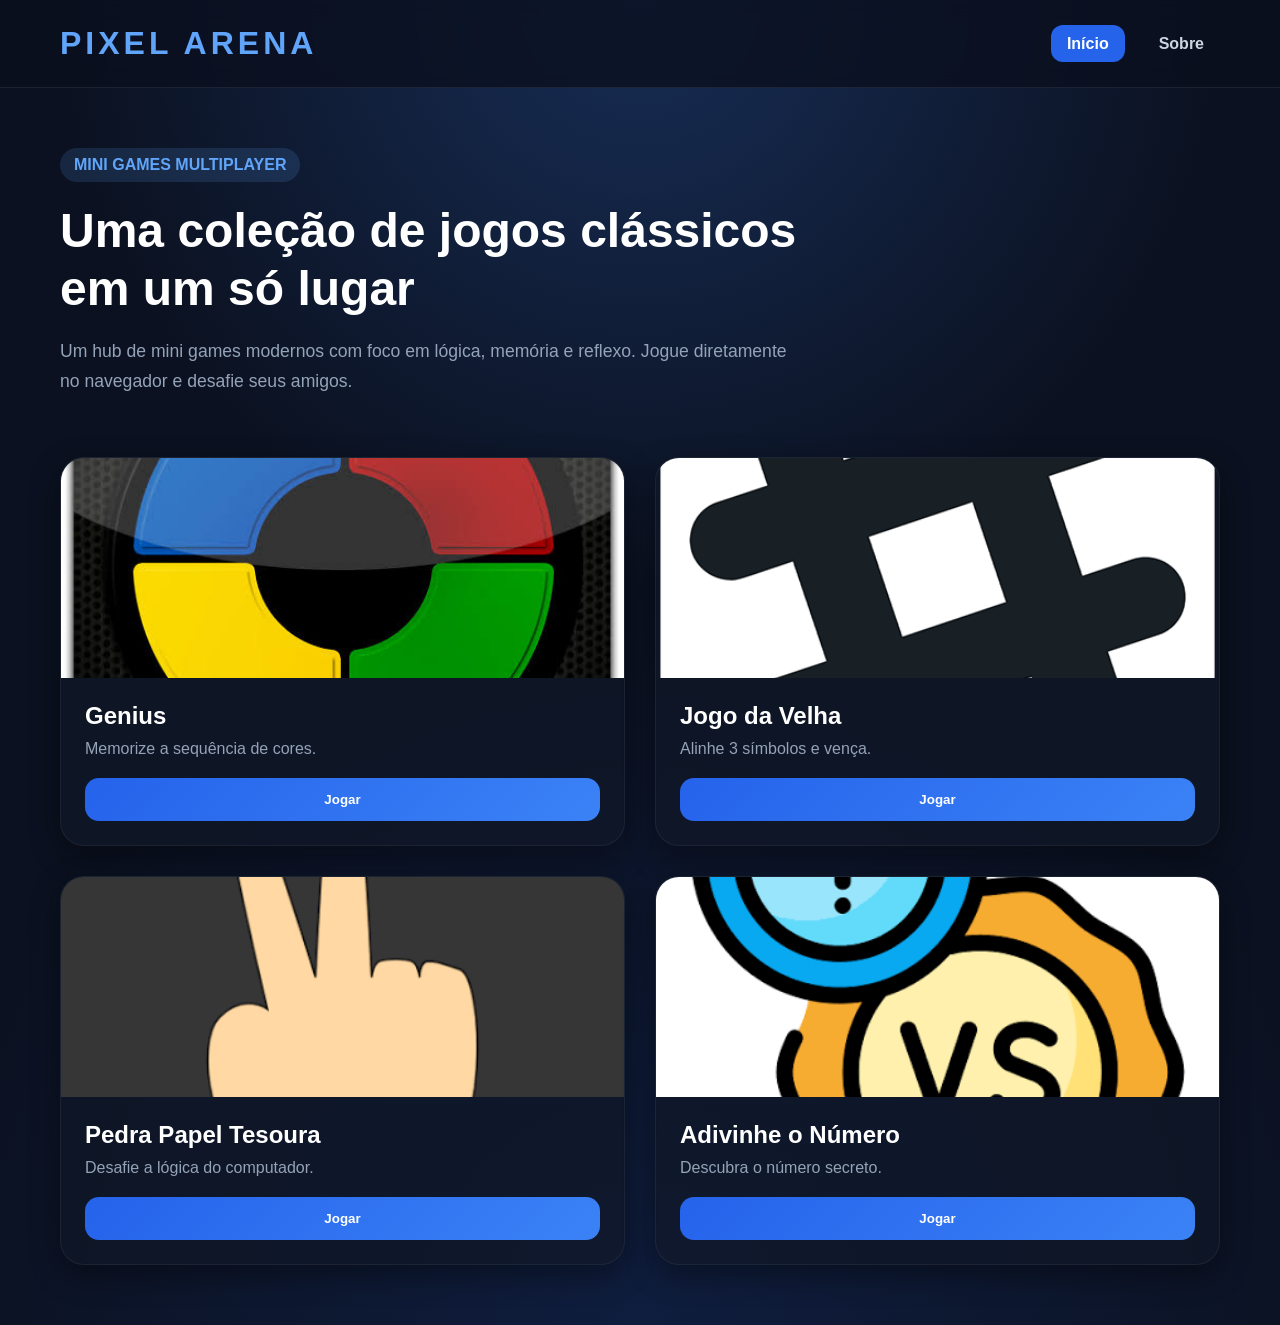
==== index.html @ d6e19f3e "primeiro commit" ====
<!DOCTYPE html>
<html lang="pt-BR">
<head>
    <meta charset="UTF-8">
    <meta name="viewport" content="width=device-width, initial-scale=1.0">
    <title>Pixel Arena</title>

    <link rel="stylesheet" href="index.css">
</head>
<body>

<header>

    <h1>PIXEL ARENA</h1>

    <nav>
        <ul>
            <li><a href="#" class="active">Início</a></li>
            <li><a href="#">Sobre</a></li>
        </ul>
    </nav>

</header>

<main class="container">

    <section class="about-section">

        <span class="tag">MINI GAMES MULTIPLAYER</span>

        <h2>
            Uma coleção de jogos clássicos
            em um só lugar
        </h2>

        <p>
            Um hub de mini games modernos com foco em lógica, memória e reflexo.
            Jogue diretamente no navegador e desafie seus amigos.
        </p>

    </section>

    <section class="games-grid">

        <div class="game-card">
            <div class="image-box">
                <img src="assets/genius.jpg" alt="Genius">
            </div>

            <div class="card-content">
                <h3>Genius</h3>
                <p>Memorize a sequência de cores.</p>

                <button class="play-btn" data-link="jogo-genius/genius.html">
                    Jogar
                </button>
            </div>
        </div>

        <div class="game-card">
            <div class="image-box">
                <img src="assets/jogodavelha.png" alt="Jogo da Velha">
            </div>

            <div class="card-content">
                <h3>Jogo da Velha</h3>
                <p>Alinhe 3 símbolos e vença.</p>

                <button class="play-btn" data-link="jogo-da-velha/jogodavelha.html">
                    Jogar
                </button>
            </div>
        </div>

        <div class="game-card">
            <div class="image-box">
                <img src="assets/pedrapapeltesoura.png" alt="Pedra Papel Tesoura">
            </div>

            <div class="card-content">
                <h3>Pedra Papel Tesoura</h3>
                <p>Desafie a lógica do computador.</p>

                <button class="play-btn" data-link="jogo-pedra/pedra.html">
                    Jogar
                </button>
            </div>
        </div>

        <div class="game-card">
            <div class="image-box">
                <img src="assets/adivinhaçao.png" alt="Adivinhar Número">
            </div>

            <div class="card-content">
                <h3>Adivinhe o Número</h3>
                <p>Descubra o número secreto.</p>

                <button class="play-btn" data-link="jogo-adivinhar/adivinhar.html">
                    Jogar
                </button>
            </div>
        </div>

    </section>

</main>

<script>
document.querySelectorAll(".play-btn").forEach(btn => {
    btn.addEventListener("click", () => {
        window.location.href = btn.dataset.link;
    });
});
</script>

</body>
</html>
---- index.css ----
*{
    margin: 0;
    padding: 0;
    box-sizing: border-box;
}

body{
    font-family: Arial, Helvetica, sans-serif;

    background:
        radial-gradient(circle at top, rgba(59,130,246,0.25), transparent 40%),
        radial-gradient(circle at bottom, rgba(37,99,235,0.15), transparent 50%),
        #0b1120;

    color: white;

    min-height: 100vh;
}

/* ================= HEADER (OBRIGATÓRIO IGUAL) ================= */

header{
    width: 100%;

    padding: 25px 60px;

    display: flex;
    justify-content: space-between;
    align-items: center;

    border-bottom: 1px solid rgba(255,255,255,0.08);

    background: rgba(10,15,30,0.8);

    backdrop-filter: blur(10px);
}

header h1{
    font-size: 2rem;

    color: #60a5fa;

    letter-spacing: 4px;
}

/* MENU */

nav ul{
    display: flex;

    list-style: none;

    gap: 18px;
}

nav a{
    text-decoration: none;

    color: #cbd5e1;

    padding: 10px 16px;

    border-radius: 12px;

    transition: 0.3s;

    font-weight: bold;
}

nav a:hover{
    background: rgba(96,165,250,0.15);

    color: white;
}

nav a.active{
    background: #2563eb;

    color: white;
}

/* ================= CONTAINER ================= */

.container{
    padding: 60px;
}

/* ================= ABOUT ================= */

.about-section{
    max-width: 750px;

    margin-bottom: 60px;
}

.tag{
    display: inline-block;

    padding: 8px 14px;

    border-radius: 999px;

    background: rgba(96,165,250,0.15);

    color: #60a5fa;

    font-weight: bold;

    margin-bottom: 20px;
}

.about-section h2{
    font-size: 3rem;

    line-height: 1.2;

    margin-bottom: 20px;
}

.about-section p{
    color: #94a3b8;

    font-size: 1.1rem;

    line-height: 1.7;
}

/* ================= GRID ================= */

.games-grid{
    display: grid;

    grid-template-columns: repeat(2, 1fr);

    gap: 30px;
}

/* ================= CARD NEON ================= */

.game-card{
    background: rgba(17,24,39,0.7);

    border: 1px solid rgba(255,255,255,0.06);

    border-radius: 24px;

    overflow: hidden;

    transition: 0.4s;

    box-shadow: 0 10px 30px rgba(0,0,0,0.4);
}

.game-card:hover{
    transform: translateY(-10px);

    border-color: rgba(96,165,250,0.5);

    box-shadow:
        0 0 25px rgba(96,165,250,0.25),
        0 25px 50px rgba(0,0,0,0.5);
}

/* IMAGEM */

.image-box{
    height: 220px;

    overflow: hidden;
}

.image-box img{
    width: 100%;

    height: 100%;

    object-fit: cover;

    transition: 0.5s;
}

.game-card:hover img{
    transform: scale(1.1);
}

/* CONTEÚDO */

.card-content{
    padding: 24px;
}

.card-content h3{
    font-size: 1.5rem;

    margin-bottom: 10px;
}

.card-content p{
    color: #94a3b8;

    margin-bottom: 20px;
}

/* BOTÃO LENDÁRIO */

.play-btn{
    width: 100%;

    padding: 14px;

    border-radius: 14px;

    border: none;

    cursor: pointer;

    font-weight: bold;

    color: white;

    background: linear-gradient(135deg, #2563eb, #3b82f6);

    transition: 0.3s;
}

.play-btn:hover{
    box-shadow: 0 0 20px rgba(59,130,246,0.5);

    transform: scale(1.03);
}

/* ================= RESPONSIVO ================= */

@media(max-width: 900px){

    .games-grid{
        grid-template-columns: 1fr;
    }

    .about-section h2{
        font-size: 2.2rem;
    }

    .container{
        padding: 30px;
    }
}
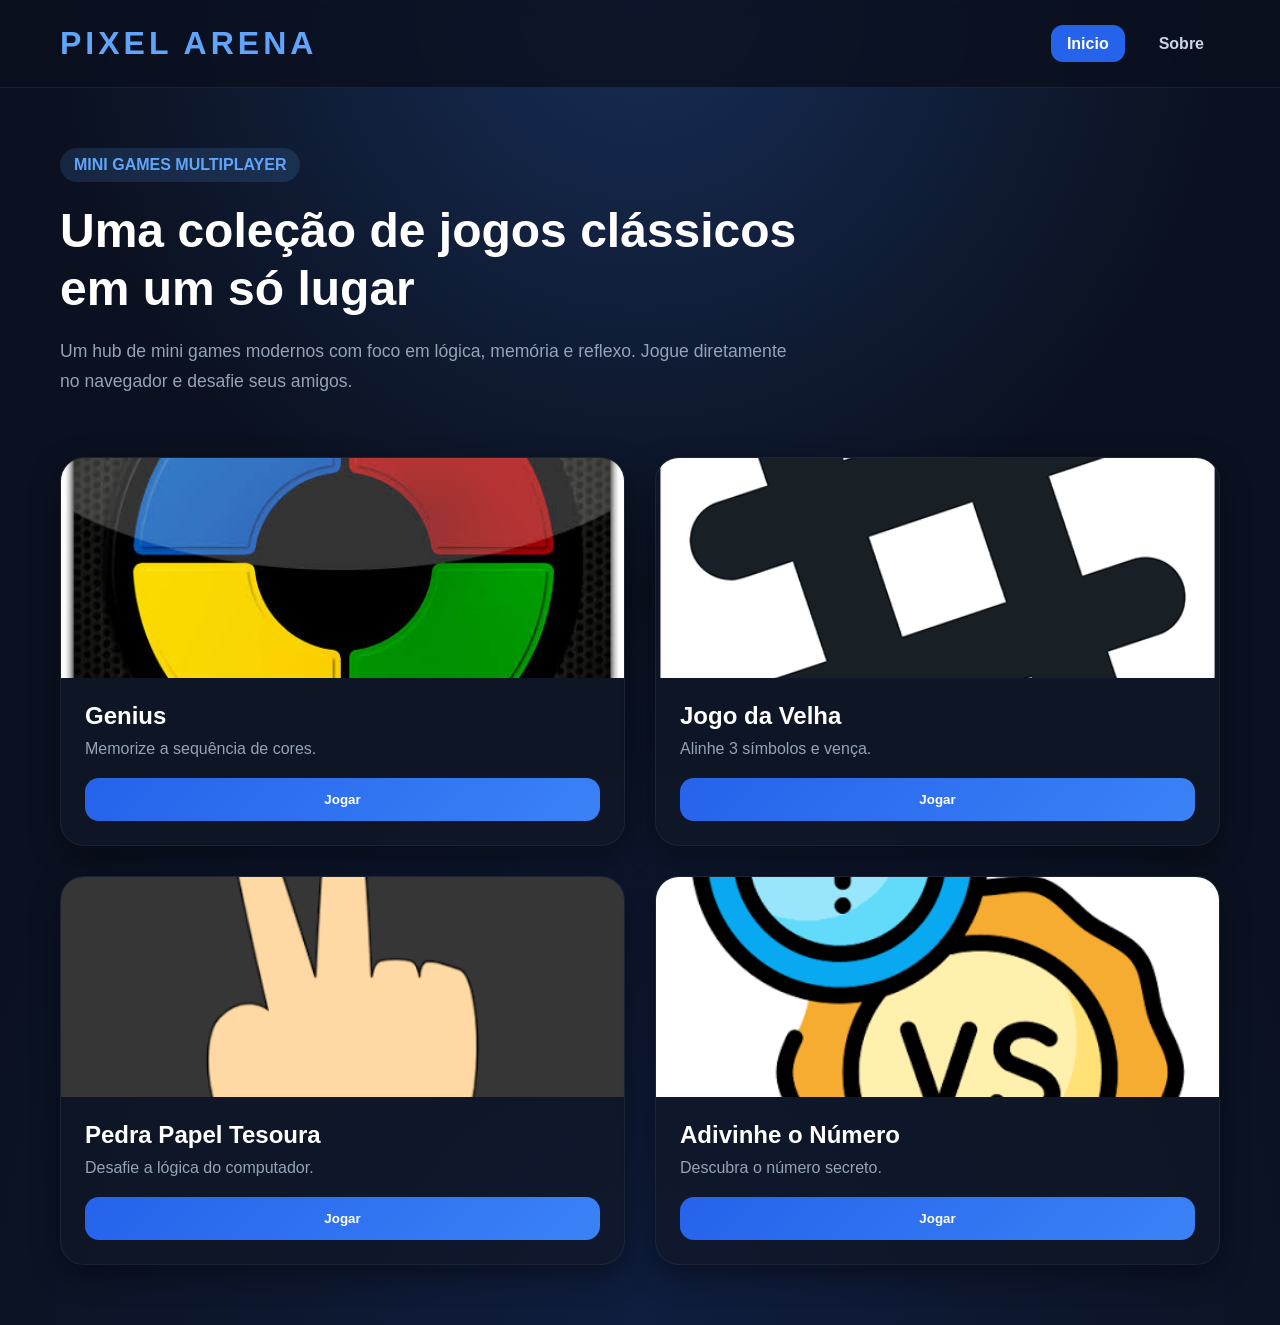
==== commit ed05d596: "adicionando jogos multiplayer" ====
--- a/index.html
+++ b/index.html
@@ -11,13 +11,24 @@
 
 <header>
 
-    <h1>PIXEL ARENA</h1>
+    <h1>
+        PIXEL ARENA
+    </h1>
 
     <nav>
+
         <ul>
-            <li><a href="#" class="active">Início</a></li>
-            <li><a href="#">Sobre</a></li>
+
+            <li>
+                <a href="index.html" class="active">Inicio</a>
+            </li>
+
+            <li>
+                <a href="sobre/sobre.html">Sobre</a>
+            </li>
+
         </ul>
+
     </nav>
 
 </header>
@@ -81,7 +92,7 @@
                 <h3>Pedra Papel Tesoura</h3>
                 <p>Desafie a lógica do computador.</p>
 
-                <button class="play-btn" data-link="jogo-pedra/pedra.html">
+                <button class="play-btn" data-link="jogo-pedra-papel-tesoura/pedrapapeltesoura.html">
                     Jogar
                 </button>
             </div>
@@ -96,7 +107,7 @@
                 <h3>Adivinhe o Número</h3>
                 <p>Descubra o número secreto.</p>
 
-                <button class="play-btn" data-link="jogo-adivinhar/adivinhar.html">
+                <button class="play-btn" data-link="jogo-de-adivinhaçao/adivinhaçao.html">
                     Jogar
                 </button>
             </div>
